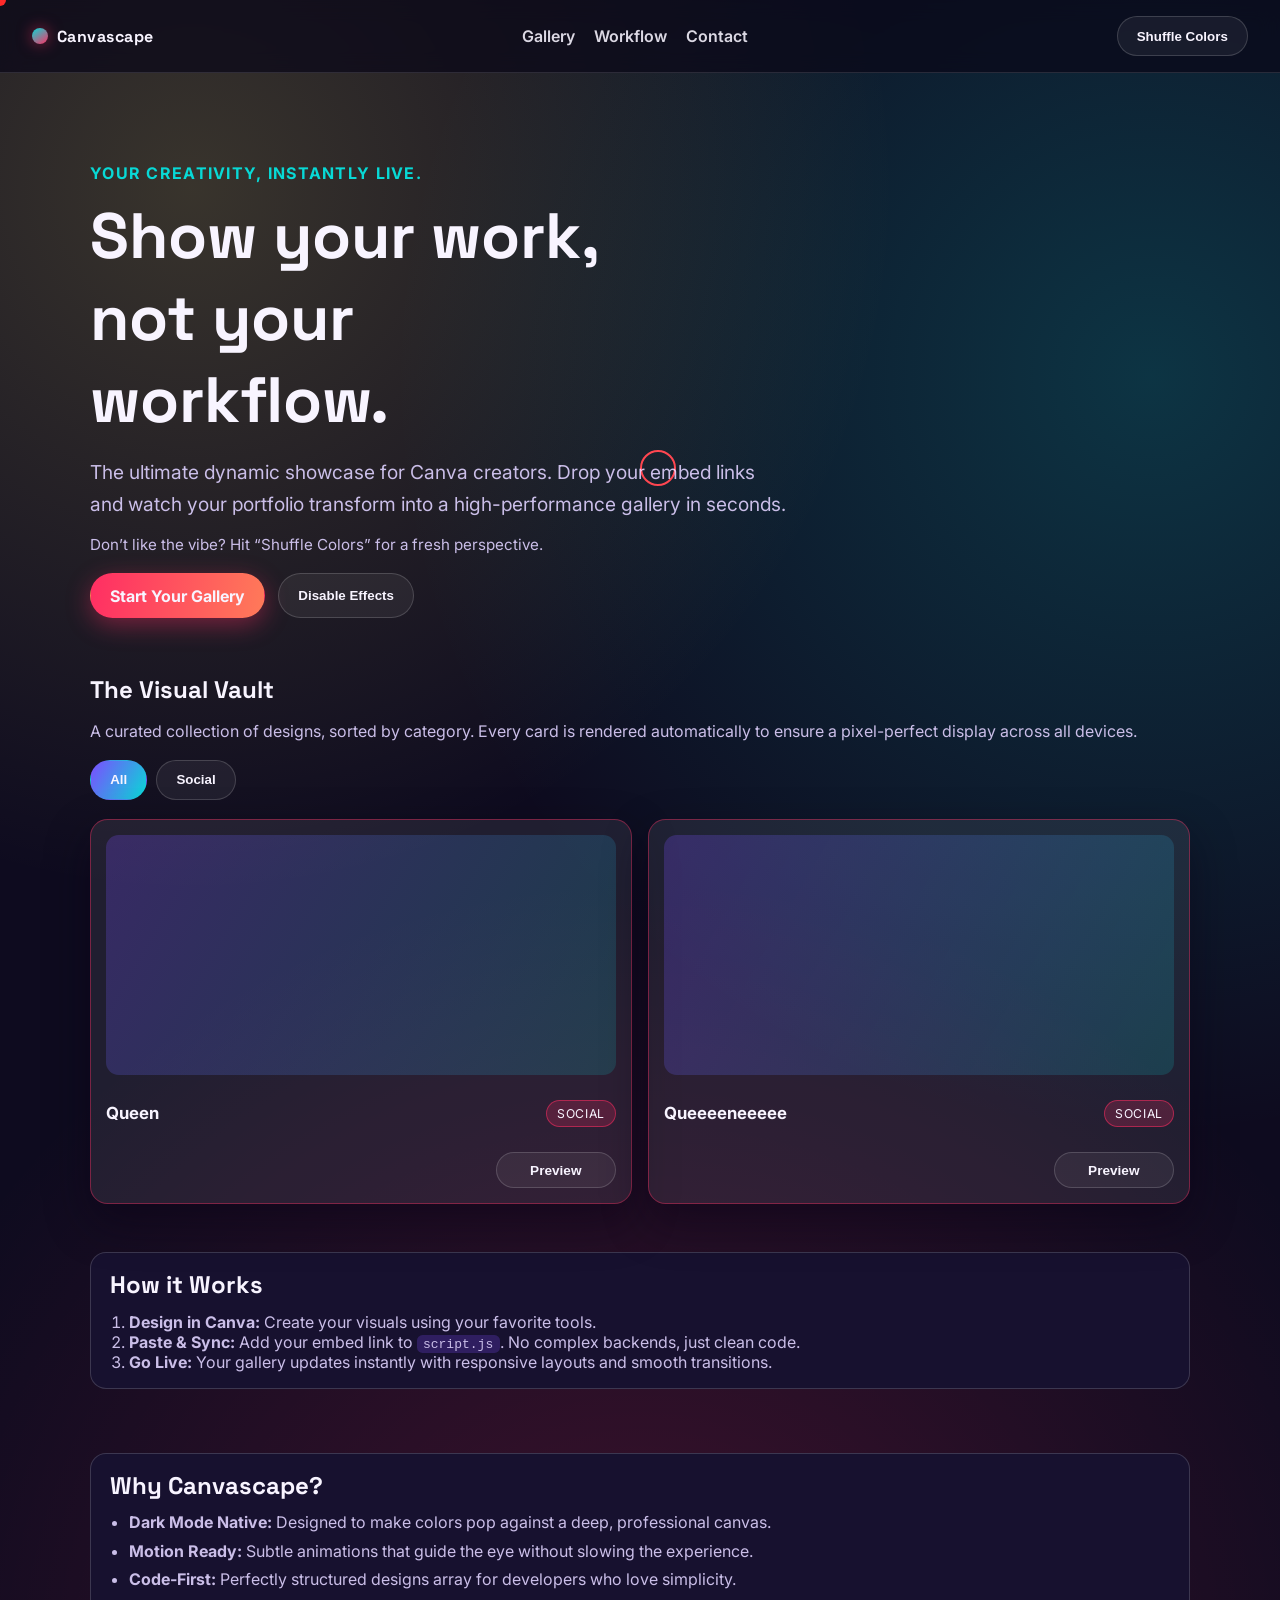
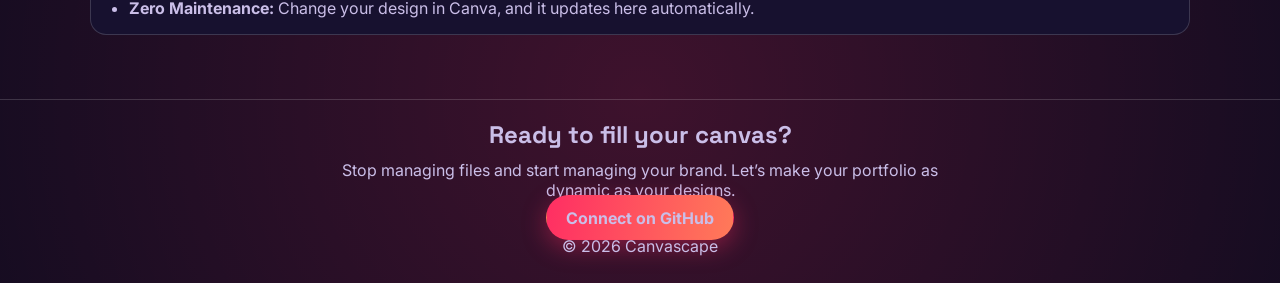
==== index.html @ 09682a41 "Refresh homepage copy and sections with new brand messaging" ====
<!DOCTYPE html>
<html lang="en">
  <head>
    <meta charset="UTF-8" />
    <meta name="viewport" content="width=device-width, initial-scale=1.0" />
    <title>Canvascape — Canva Design Showcase</title>
    <meta
      name="description"
      content="A bold, colorful, responsive showcase site for Canva designs with dynamic embeds."
    />
    <link rel="preconnect" href="https://fonts.googleapis.com" />
    <link rel="preconnect" href="https://fonts.gstatic.com" crossorigin />
    <link
      href="https://fonts.googleapis.com/css2?family=Inter:wght@400;600;700;800&family=Space+Grotesk:wght@600;700&display=swap"
      rel="stylesheet"
    />
    <link rel="stylesheet" href="styles.css" />
  </head>
  <body>
    <div class="cursor-dot" aria-hidden="true"></div>
    <div class="cursor-ring" aria-hidden="true"></div>

    <header class="topbar">
      <a class="logo" href="#home" aria-label="Canvascape home">
        <span class="logo-mark"></span>
        Canvascape
      </a>
      <nav class="topnav" aria-label="Primary navigation">
        <a href="#gallery">Gallery</a>
        <a href="#workflow">Workflow</a>
        <a href="#contact">Contact</a>
      </nav>
      <button id="shuffleBtn" class="ghost-btn" type="button">Shuffle Colors</button>
    </header>

    <main id="home">
      <section class="hero">
        <p class="eyebrow">YOUR CREATIVITY, INSTANTLY LIVE.</p>
        <h1>Show your work, not your workflow.</h1>
        <p class="hero-copy">
          The ultimate dynamic showcase for Canva creators. Drop your embed links and watch your portfolio
          transform into a high-performance gallery in seconds.
        </p>
        <p class="hero-note">Don’t like the vibe? Hit “Shuffle Colors” for a fresh perspective.</p>
        <div class="hero-actions">
          <a href="#gallery" class="cta">Start Your Gallery</a>
          <button id="toggleMotion" class="ghost-btn" type="button">Disable Effects</button>
        </div>
      </section>

      <section id="gallery" class="gallery-section">
        <div class="section-heading">
          <h2>The Visual Vault</h2>
          <p>
            A curated collection of designs, sorted by category. Every card is rendered automatically to ensure
            a pixel-perfect display across all devices.
          </p>
        </div>

        <div class="filters" role="toolbar" aria-label="Filter designs by category"></div>

        <div id="designGrid" class="design-grid" aria-live="polite"></div>
      </section>

      <section id="workflow" class="workflow">
        <h2>How it Works</h2>
        <ol>
          <li><strong>Design in Canva:</strong> Create your visuals using your favorite tools.</li>
          <li><strong>Paste &amp; Sync:</strong> Add your embed link to <code>script.js</code>. No complex backends, just clean code.</li>
          <li><strong>Go Live:</strong> Your gallery updates instantly with responsive layouts and smooth transitions.</li>
        </ol>
      </section>

      <section class="workflow">
        <h2>Why Canvascape?</h2>
        <ul class="feature-list">
          <li><strong>Dark Mode Native:</strong> Designed to make colors pop against a deep, professional canvas.</li>
          <li><strong>Motion Ready:</strong> Subtle animations that guide the eye without slowing the experience.</li>
          <li><strong>Code-First:</strong> Perfectly structured designs array for developers who love simplicity.</li>
          <li><strong>Zero Maintenance:</strong> Change your design in Canva, and it updates here automatically.</li>
        </ul>
      </section>
    </main>

    <footer id="contact" class="footer">
      <h2>Ready to fill your canvas?</h2>
      <p>
        Stop managing files and start managing your brand. Let’s make your portfolio as dynamic as your
        designs.
      </p>
      <p><a class="cta" href="https://github.com/bkdesigns-spec" target="_blank" rel="noopener noreferrer">Connect on GitHub</a></p>
      <p>© <span id="year"></span> Canvascape</p>
    </footer>

    <script src="script.js" defer></script>
  </body>
</html>
---- styles.css ----
:root {
  --bg: #0e0b1f;
  --bg-alt: #17112f;
  --text: #f8f4ff;
  --muted: #cabee8;
  --card: rgba(255, 255, 255, 0.08);
  --border: rgba(255, 255, 255, 0.16);
  --shadow: 0 18px 45px rgba(8, 3, 20, 0.45);
  --accent-a: #ff2e63;
  --accent-b: #08d9d6;
  --accent-c: #f9ed69;
  --accent-d: #7c4dff;
}

* {
  box-sizing: border-box;
}

html,
body {
  margin: 0;
  min-height: 100%;
}

body {
  font-family: Inter, system-ui, -apple-system, Segoe UI, Roboto, Arial, sans-serif;
  color: var(--text);
  background:
    radial-gradient(circle at 15% 10%, rgba(249, 237, 105, 0.18), transparent 35%),
    radial-gradient(circle at 90% 20%, rgba(8, 217, 214, 0.2), transparent 40%),
    radial-gradient(circle at 50% 90%, rgba(255, 46, 99, 0.2), transparent 45%),
    var(--bg);
  cursor: none;
}

a {
  color: inherit;
  text-decoration: none;
}

.topbar {
  position: sticky;
  top: 0;
  z-index: 30;
  padding: 1rem clamp(1rem, 2.5vw, 2rem);
  background: rgba(11, 8, 24, 0.72);
  backdrop-filter: blur(10px);
  border-bottom: 1px solid rgba(255, 255, 255, 0.12);
  display: flex;
  align-items: center;
  justify-content: space-between;
  gap: 1rem;
}

.logo {
  display: inline-flex;
  align-items: center;
  font-family: 'Space Grotesk', sans-serif;
  font-weight: 700;
  letter-spacing: 0.03em;
}

.logo-mark {
  width: 1rem;
  height: 1rem;
  margin-right: 0.55rem;
  border-radius: 50%;
  background: linear-gradient(145deg, var(--accent-b), var(--accent-a));
  box-shadow: 0 0 0.9rem rgba(255, 46, 99, 0.55);
}

.topnav {
  display: flex;
  gap: clamp(0.5rem, 2vw, 1.2rem);
  flex-wrap: wrap;
}

.topnav a {
  opacity: 0.88;
  font-weight: 600;
}

.topnav a:hover {
  opacity: 1;
  color: var(--accent-c);
}

main {
  width: min(1100px, 92vw);
  margin: 0 auto;
}

.hero {
  padding: clamp(2rem, 7vw, 6rem) 0 2rem;
}

.eyebrow {
  text-transform: uppercase;
  letter-spacing: 0.08em;
  color: var(--accent-b);
  font-weight: 700;
  margin: 0 0 0.8rem;
}

h1,
h2 {
  font-family: 'Space Grotesk', Inter, sans-serif;
  margin: 0;
}

h1 {
  font-size: clamp(2rem, 5vw, 4rem);
  max-width: 13ch;
}

.hero-copy {
  max-width: 58ch;
  color: var(--muted);
  font-size: clamp(1rem, 1.8vw, 1.2rem);
  line-height: 1.65;
  margin: 1rem 0 1.5rem;
}

.hero-note {
  margin: -0.6rem 0 1.2rem;
  color: var(--muted);
  font-size: 0.95rem;
}

.hero-actions {
  display: flex;
  gap: 0.8rem;
  flex-wrap: wrap;
}

.cta,
.ghost-btn,
.filter-btn {
  border-radius: 999px;
  border: 1px solid transparent;
  font-weight: 700;
  padding: 0.72rem 1.2rem;
  transition: transform 150ms ease, box-shadow 150ms ease, background 150ms ease;
}

.ghost-btn:disabled {
  opacity: 0.45;
  cursor: not-allowed;
  transform: none;
}

.cta {
  background: linear-gradient(100deg, var(--accent-a), #ff7a59);
  box-shadow: 0 7px 24px rgba(255, 46, 99, 0.4);
}

.cta:hover,
.ghost-btn:hover,
.filter-btn:hover {
  transform: translateY(-2px);
}

.ghost-btn,
.filter-btn {
  background: rgba(255, 255, 255, 0.06);
  border-color: var(--border);
  color: var(--text);
}

.gallery-section {
  padding: 1.5rem 0 3rem;
}

.section-heading p {
  color: var(--muted);
}

code {
  background: rgba(124, 77, 255, 0.24);
  padding: 0.12rem 0.4rem;
  border-radius: 0.35rem;
}

.filters {
  display: flex;
  flex-wrap: wrap;
  gap: 0.55rem;
  margin: 1.15rem 0 1.2rem;
}

.filter-btn.active {
  background: linear-gradient(120deg, var(--accent-d), var(--accent-b));
  border-color: transparent;
}

.design-grid {
  display: grid;
  grid-template-columns: repeat(auto-fit, minmax(260px, 1fr));
  gap: 1rem;
}

.design-card {
  background: var(--card);
  border: 1px solid var(--border);
  border-radius: 1.1rem;
  padding: 0.95rem;
  box-shadow: var(--shadow);
  display: grid;
  gap: 0.8rem;
  grid-template-rows: auto auto auto;
  align-content: start;
}

.design-embed {
  width: 100%;
  min-height: 240px;
  border: none;
  border-radius: 0.8rem;
  background: linear-gradient(120deg, rgba(124, 77, 255, 0.25), rgba(8, 217, 214, 0.16));
}

.design-placeholder {
  min-height: 240px;
  border-radius: 0.8rem;
  padding: 1rem;
  background: linear-gradient(135deg, rgba(255, 46, 99, 0.24), rgba(8, 217, 214, 0.15));
  border: 1px dashed rgba(255, 255, 255, 0.45);
  color: #fff;
}

.design-meta {
  display: flex;
  align-items: center;
  justify-content: space-between;
  gap: 0.7rem;
  min-height: 3.2rem;
}

.design-meta h3 {
  margin: 0;
  line-height: 1.25;
  font-size: 1.05rem;
  display: -webkit-box;
  -webkit-line-clamp: 2;
  -webkit-box-orient: vertical;
  overflow: hidden;
}

.card-actions {
  display: flex;
  justify-content: flex-end;
}

.preview-btn {
  padding: 0.6rem 1rem;
  font-size: 0.85rem;
  min-width: 120px;
  text-align: center;
}

.empty-state {
  border: 1px dashed var(--border);
  border-radius: 1rem;
  padding: 1.2rem;
  color: var(--muted);
  background: rgba(255, 255, 255, 0.04);
}

.empty-state strong {
  display: block;
  color: var(--text);
  margin-bottom: 0.35rem;
}

.tag {
  font-size: 0.76rem;
  border-radius: 999px;
  padding: 0.3rem 0.6rem;
  background: rgba(255, 255, 255, 0.13);
  text-transform: uppercase;
  letter-spacing: 0.06em;
}

.workflow {
  margin: 0 0 4rem;
  background: var(--bg-alt);
  border: 1px solid var(--border);
  border-radius: 1rem;
  padding: 1rem 1.2rem;
}

.workflow ol {
  margin: 0.7rem 0 0;
  padding-inline-start: 1.15rem;
  color: var(--muted);
}

.feature-list {
  margin: 0.7rem 0 0;
  padding-inline-start: 1.15rem;
  color: var(--muted);
  display: grid;
  gap: 0.55rem;
}

.admin-wrap {
  padding: clamp(1.4rem, 4vw, 2.6rem) 0 3.5rem;
}

.admin-panel {
  background: var(--bg-alt);
  border: 1px solid var(--border);
  border-radius: 1rem;
  box-shadow: var(--shadow);
  padding: clamp(1rem, 2.8vw, 1.8rem);
}

.admin-panel > p {
  color: var(--muted);
  line-height: 1.6;
}

.admin-panel h2 {
  margin: 1.2rem 0 0.75rem;
  font-size: 1.05rem;
}

.form-grid {
  display: grid;
  grid-template-columns: repeat(2, minmax(0, 1fr));
  gap: 0.85rem;
}

.form-grid label,
.admin-panel > label {
  display: grid;
  gap: 0.4rem;
  font-weight: 600;
  font-size: 0.93rem;
}

.span-2 {
  grid-column: 1 / -1;
}

.admin-panel input,
.admin-panel select,
.admin-panel textarea {
  width: 100%;
  border: 1px solid var(--border);
  border-radius: 0.65rem;
  background: rgba(255, 255, 255, 0.06);
  color: var(--text);
  padding: 0.68rem 0.75rem;
  font: inherit;
}

.admin-panel input:disabled,
.admin-panel select:disabled {
  opacity: 0.55;
  cursor: not-allowed;
}

.admin-panel input:focus,
.admin-panel select:focus,
.admin-panel textarea:focus {
  outline: 2px solid color-mix(in srgb, var(--accent-b) 70%, white);
  outline-offset: 1px;
}

.admin-panel textarea {
  resize: vertical;
  min-height: 130px;
}

.admin-panel .hint {
  color: var(--muted);
  font-size: 0.9rem;
  margin: 0.9rem 0 0.6rem;
}

.admin-panel small.hint {
  margin: 0.2rem 0 0;
}

.preview-panel {
  margin: 0.5rem 0 1rem;
  padding: 0.8rem;
  border: 1px solid var(--border);
  border-radius: 0.8rem;
  background: rgba(255, 255, 255, 0.03);
}

.preview-panel .design-embed {
  min-height: 320px;
}

.status {
  margin: 0.7rem 0 0;
  padding: 0.72rem 0.8rem;
  border-radius: 0.6rem;
  border: 1px solid rgba(8, 217, 214, 0.45);
  background: rgba(8, 217, 214, 0.12);
}

.status.error {
  border-color: rgba(255, 46, 99, 0.45);
  background: rgba(255, 46, 99, 0.12);
}

.preview-modal {
  position: fixed;
  inset: 0;
  background: rgba(3, 2, 12, 0.68);
  backdrop-filter: blur(4px);
  display: none;
  align-items: center;
  justify-content: center;
  padding: 1rem;
  z-index: 2000;
}

.preview-modal.open {
  display: flex;
}

.preview-modal-inner {
  width: min(900px, 96vw);
  max-height: 92vh;
  overflow: auto;
  background: #120c28;
  border: 1px solid var(--border);
  border-radius: 1rem;
  padding: 1rem;
  display: grid;
  gap: 0.8rem;
}

.preview-modal-head {
  display: flex;
  justify-content: space-between;
  align-items: center;
  gap: 0.8rem;
}

.preview-modal .design-embed {
  min-height: 540px;
}

.preview-open-link {
  justify-self: end;
}

.footer {
  border-top: 1px solid var(--border);
  text-align: center;
  color: var(--muted);
  padding: 1.2rem;
}

.footer h2 {
  margin-bottom: 0.6rem;
}

.footer p {
  max-width: 62ch;
  margin: 0.5rem auto;
}

.cursor-dot,
.cursor-ring {
  position: fixed;
  top: 0;
  left: 0;
  transform: translate(-50%, -50%);
  pointer-events: none;
  z-index: 999;
}

.cursor-dot {
  width: 12px;
  height: 12px;
  background: #ff2a2a;
  border-radius: 50%;
}

.cursor-ring {
  width: 36px;
  height: 36px;
  border: 2px solid #ff2a2a;
  border-radius: 50%;
  mix-blend-mode: screen;
}

@media (max-width: 720px) {
  body {
    cursor: auto;
  }

  .cursor-dot,
  .cursor-ring {
    display: none;
  }

  .topbar {
    position: static;
  }

  .form-grid {
    grid-template-columns: 1fr;
  }
}

@media (prefers-reduced-motion: reduce) {
  *,
  *::before,
  *::after {
    animation-duration: 0.01ms !important;
    animation-iteration-count: 1 !important;
    transition-duration: 0.01ms !important;
    scroll-behavior: auto !important;
  }
}
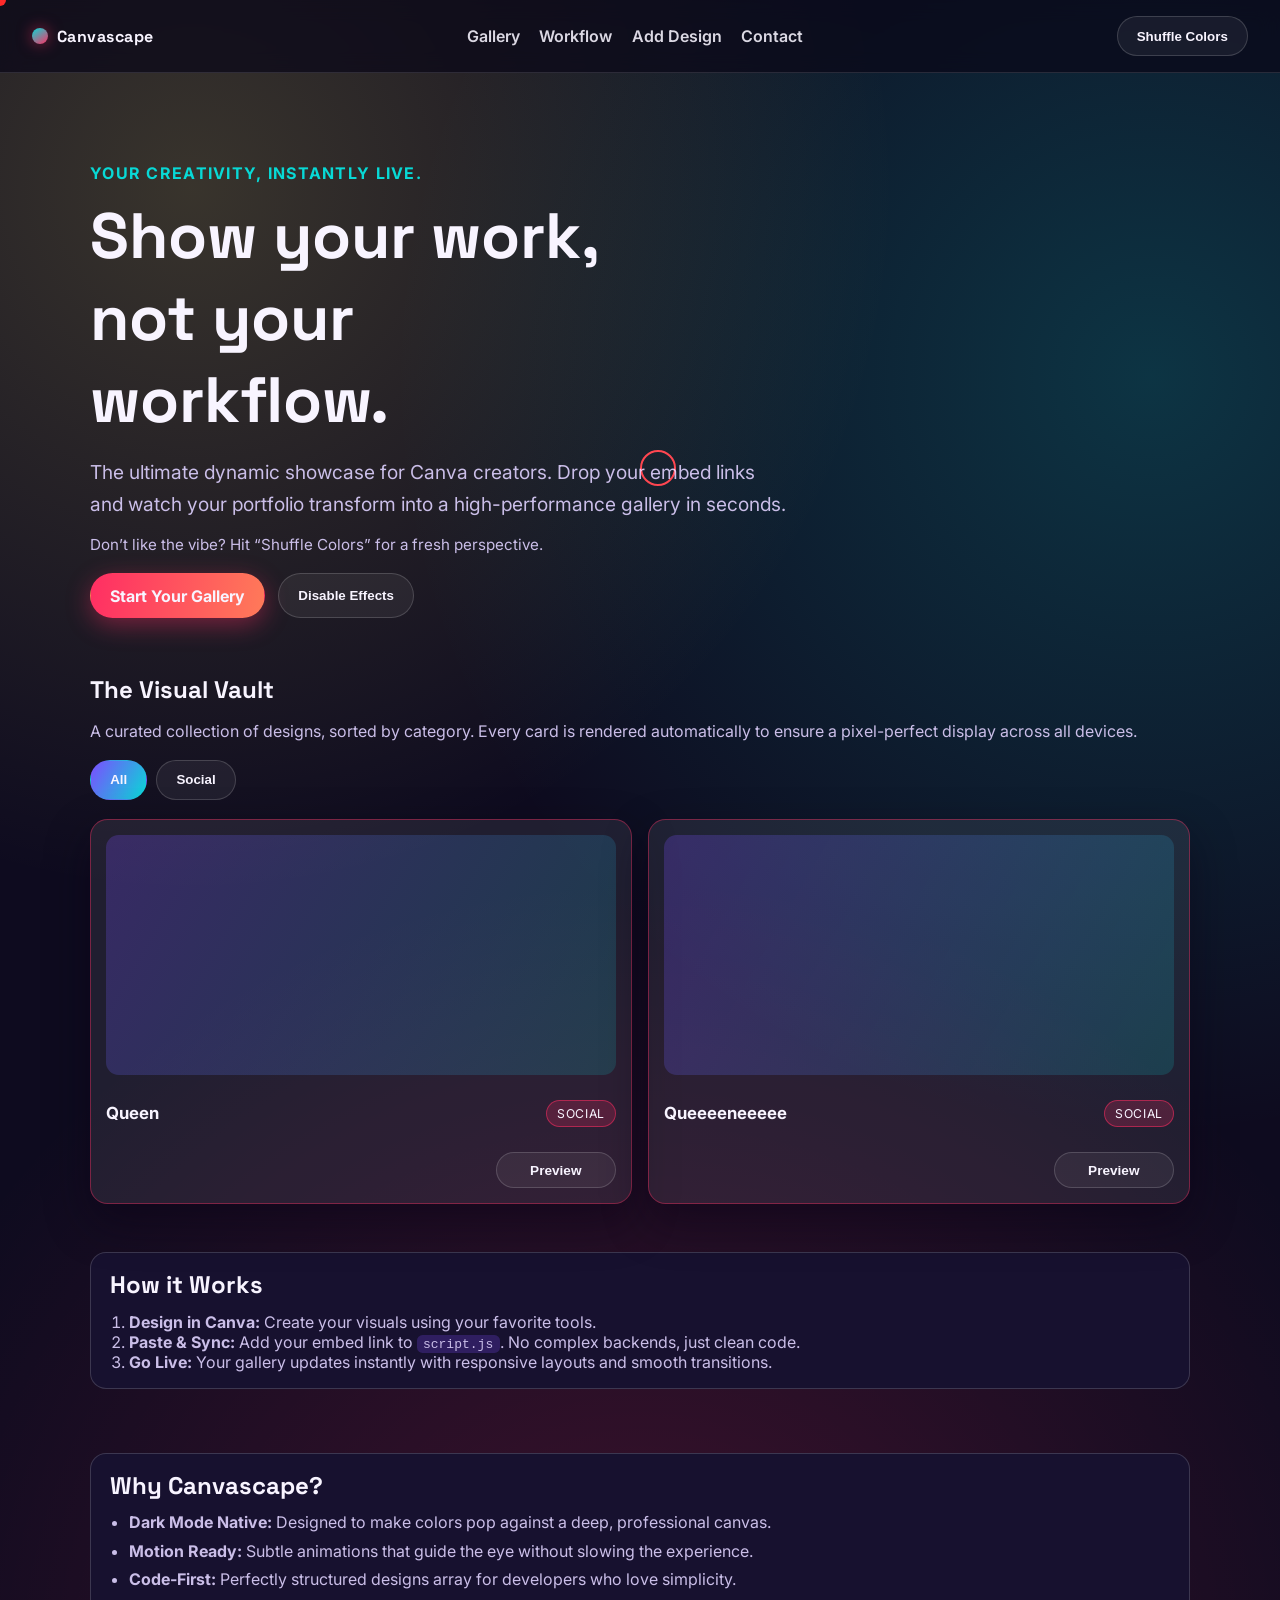
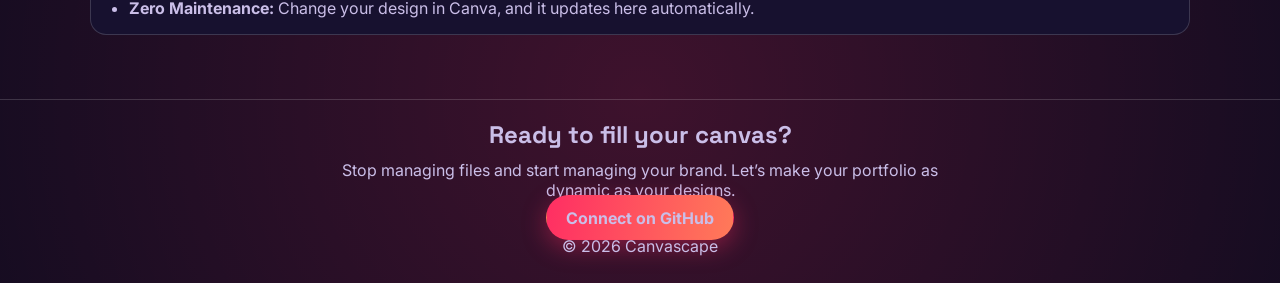
==== commit e01e0f79: "Merge branch 'main' into codex/resolve-merge-conflicts-in-repo-vbwj3w" ====
--- a/index.html
+++ b/index.html
@@ -28,6 +28,7 @@
       <nav class="topnav" aria-label="Primary navigation">
         <a href="#gallery">Gallery</a>
         <a href="#workflow">Workflow</a>
+        <a href="add-design.html">Add Design</a>
         <a href="#contact">Contact</a>
       </nav>
       <button id="shuffleBtn" class="ghost-btn" type="button">Shuffle Colors</button>
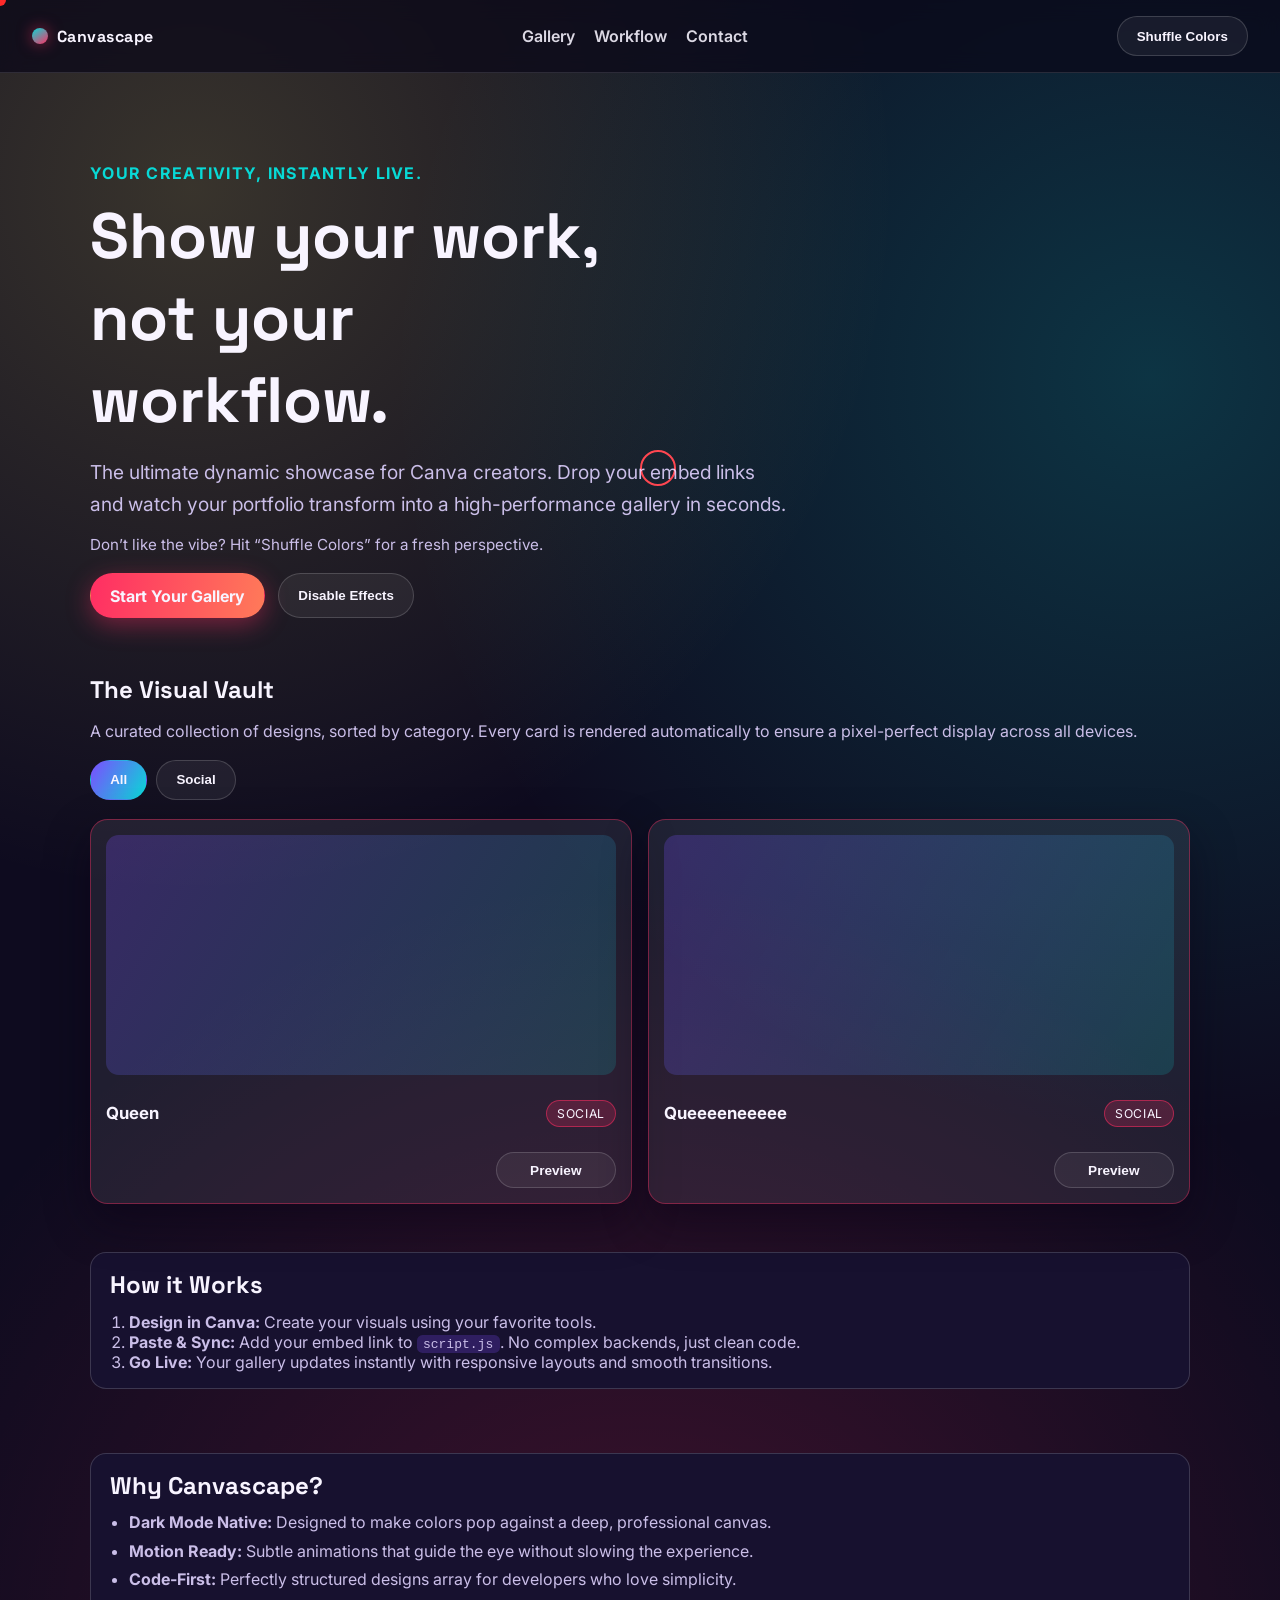
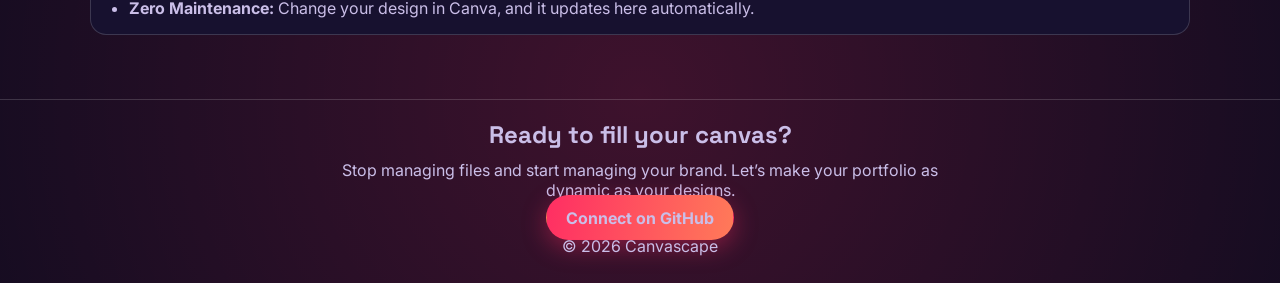
==== commit 107da704: "Hide Add Design nav link defensively on public pages" ====
--- a/index.html
+++ b/index.html
@@ -28,7 +28,6 @@
       <nav class="topnav" aria-label="Primary navigation">
         <a href="#gallery">Gallery</a>
         <a href="#workflow">Workflow</a>
-        <a href="add-design.html">Add Design</a>
         <a href="#contact">Contact</a>
       </nav>
       <button id="shuffleBtn" class="ghost-btn" type="button">Shuffle Colors</button>
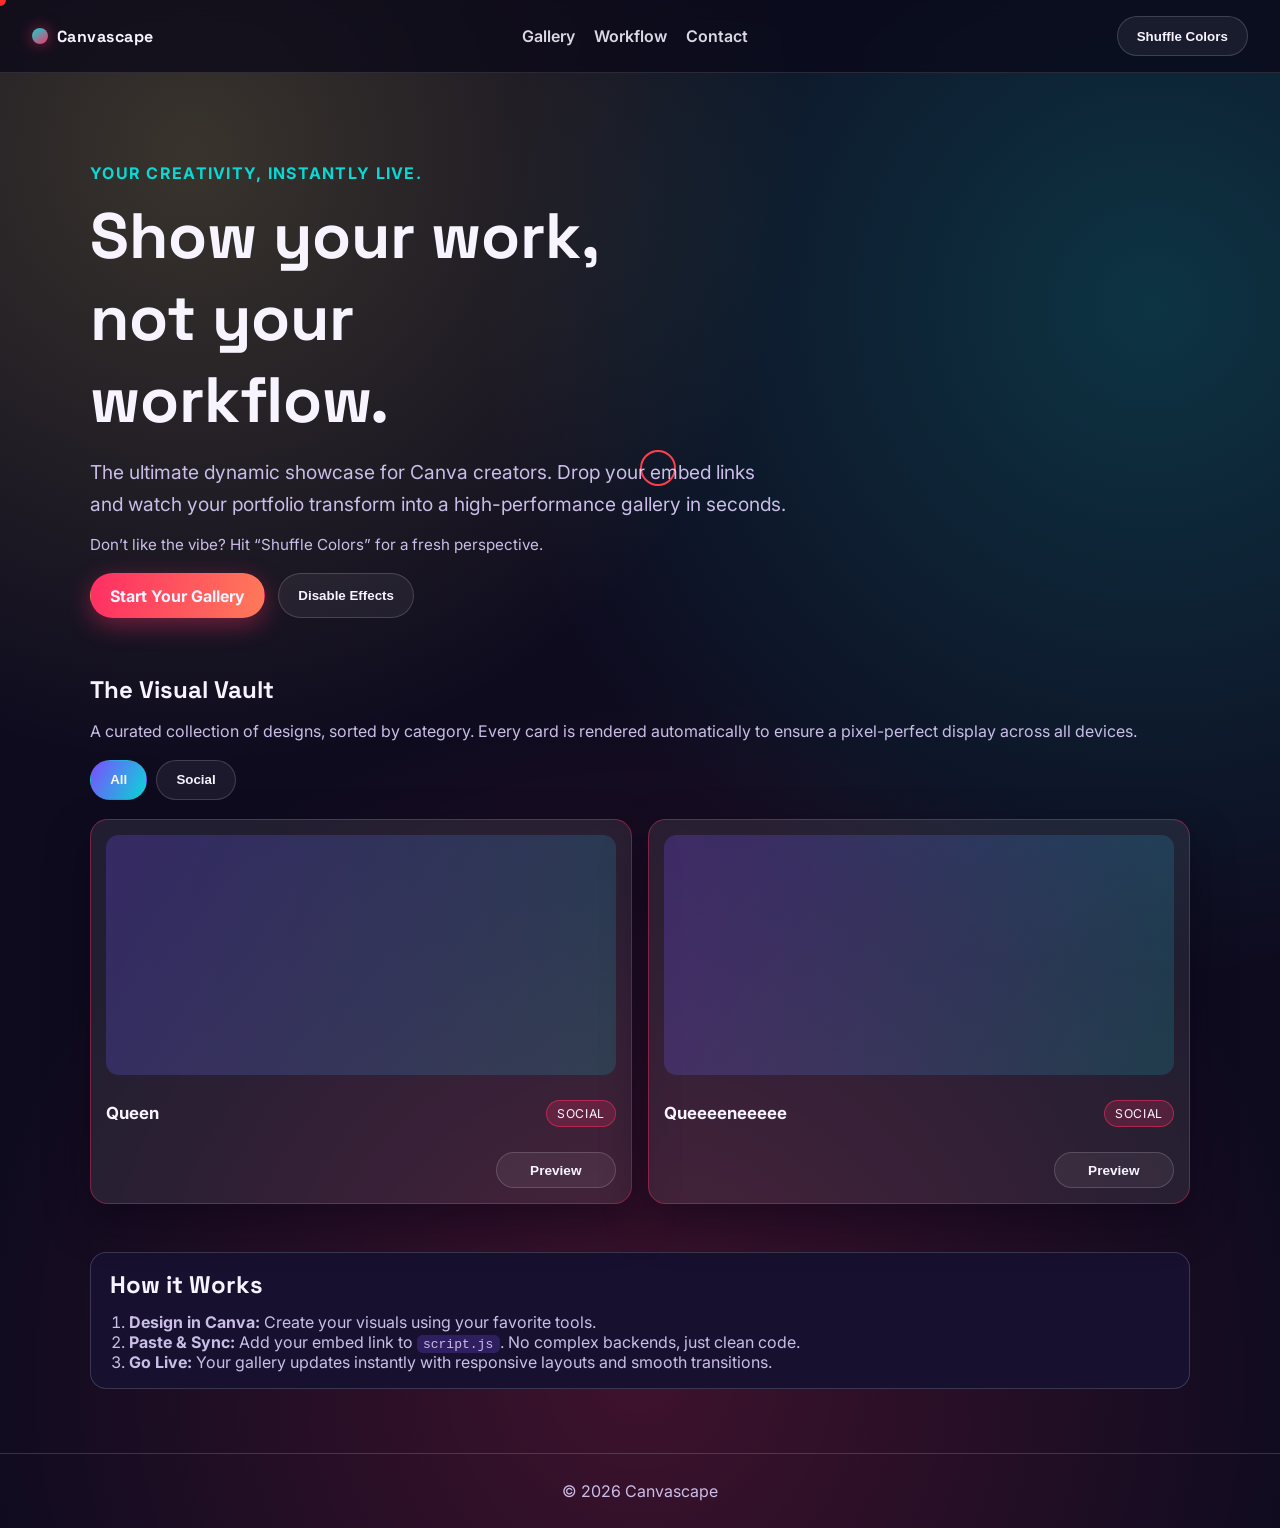
==== commit 69e14684: "Remove Canvascape promo and GitHub CTA from homepage" ====
--- a/index.html
+++ b/index.html
@@ -28,6 +28,7 @@
       <nav class="topnav" aria-label="Primary navigation">
         <a href="#gallery">Gallery</a>
         <a href="#workflow">Workflow</a>
+        <a href="add-design.html">Add Design</a>
         <a href="#contact">Contact</a>
       </nav>
       <button id="shuffleBtn" class="ghost-btn" type="button">Shuffle Colors</button>
@@ -71,24 +72,9 @@
         </ol>
       </section>
 
-      <section class="workflow">
-        <h2>Why Canvascape?</h2>
-        <ul class="feature-list">
-          <li><strong>Dark Mode Native:</strong> Designed to make colors pop against a deep, professional canvas.</li>
-          <li><strong>Motion Ready:</strong> Subtle animations that guide the eye without slowing the experience.</li>
-          <li><strong>Code-First:</strong> Perfectly structured designs array for developers who love simplicity.</li>
-          <li><strong>Zero Maintenance:</strong> Change your design in Canva, and it updates here automatically.</li>
-        </ul>
-      </section>
     </main>
 
     <footer id="contact" class="footer">
-      <h2>Ready to fill your canvas?</h2>
-      <p>
-        Stop managing files and start managing your brand. Let’s make your portfolio as dynamic as your
-        designs.
-      </p>
-      <p><a class="cta" href="https://github.com/bkdesigns-spec" target="_blank" rel="noopener noreferrer">Connect on GitHub</a></p>
       <p>© <span id="year"></span> Canvascape</p>
     </footer>
 
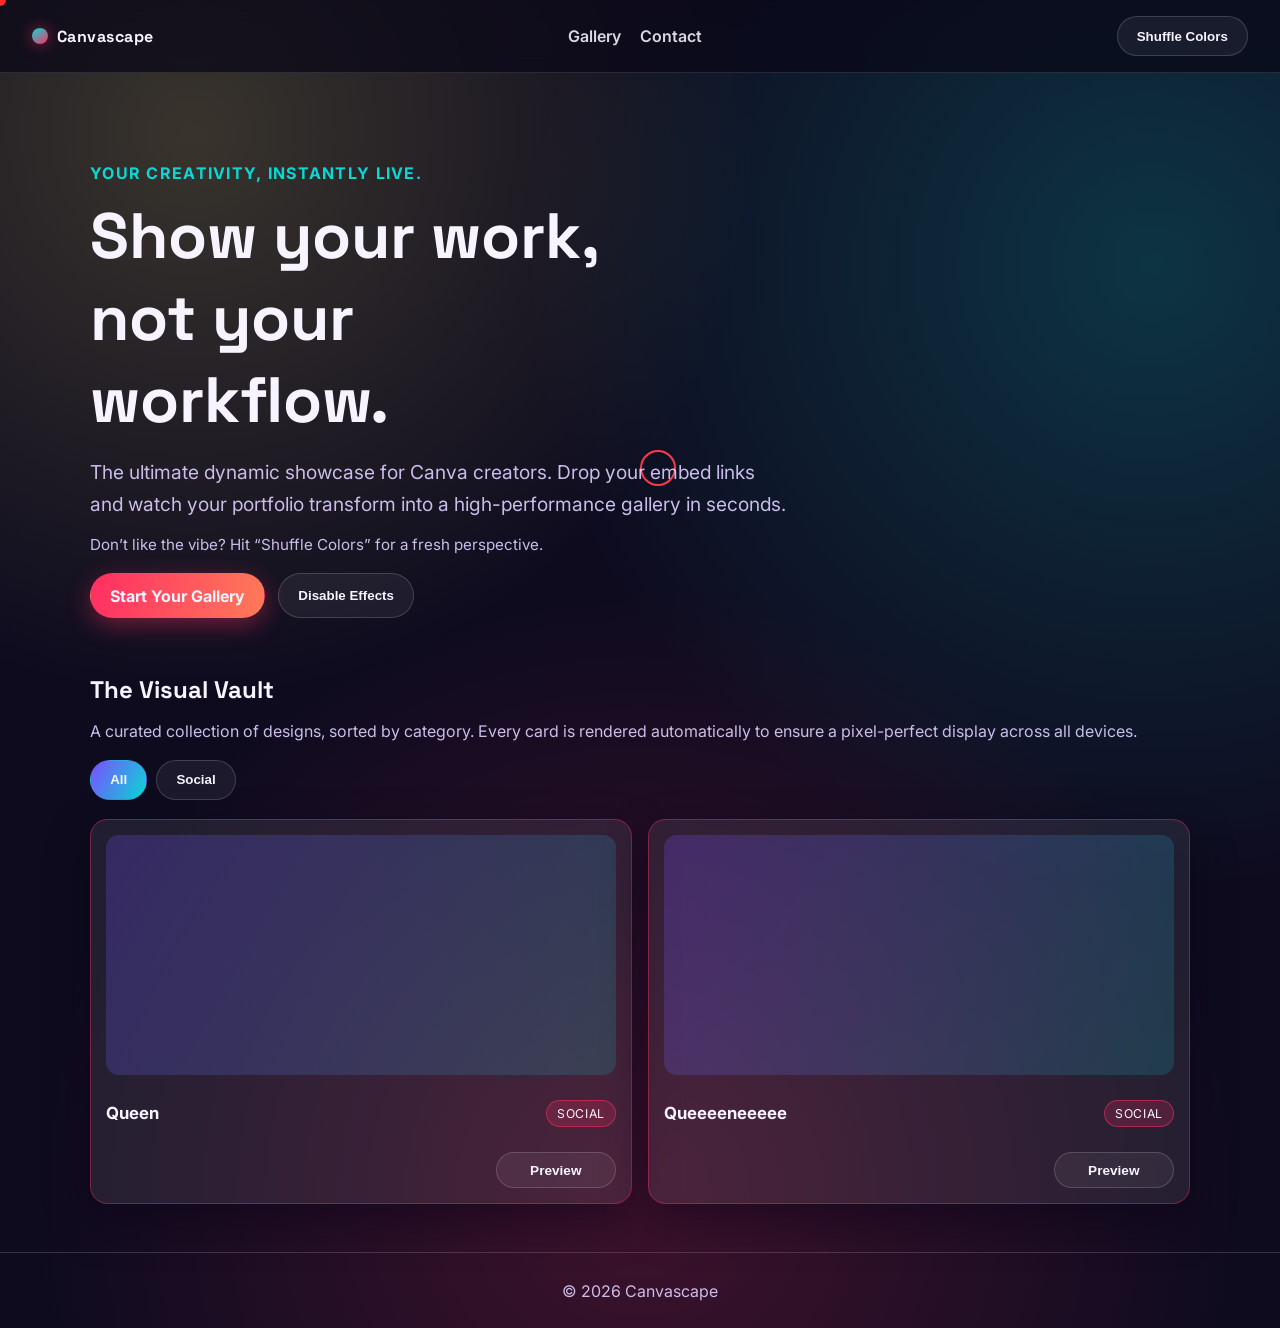
==== commit ea713483: "Remove How it Works section and workflow nav link" ====
--- a/index.html
+++ b/index.html
@@ -27,7 +27,6 @@
       </a>
       <nav class="topnav" aria-label="Primary navigation">
         <a href="#gallery">Gallery</a>
-        <a href="#workflow">Workflow</a>
         <a href="add-design.html">Add Design</a>
         <a href="#contact">Contact</a>
       </nav>
@@ -63,15 +62,6 @@
         <div id="designGrid" class="design-grid" aria-live="polite"></div>
       </section>
 
-      <section id="workflow" class="workflow">
-        <h2>How it Works</h2>
-        <ol>
-          <li><strong>Design in Canva:</strong> Create your visuals using your favorite tools.</li>
-          <li><strong>Paste &amp; Sync:</strong> Add your embed link to <code>script.js</code>. No complex backends, just clean code.</li>
-          <li><strong>Go Live:</strong> Your gallery updates instantly with responsive layouts and smooth transitions.</li>
-        </ol>
-      </section>
-
     </main>
 
     <footer id="contact" class="footer">
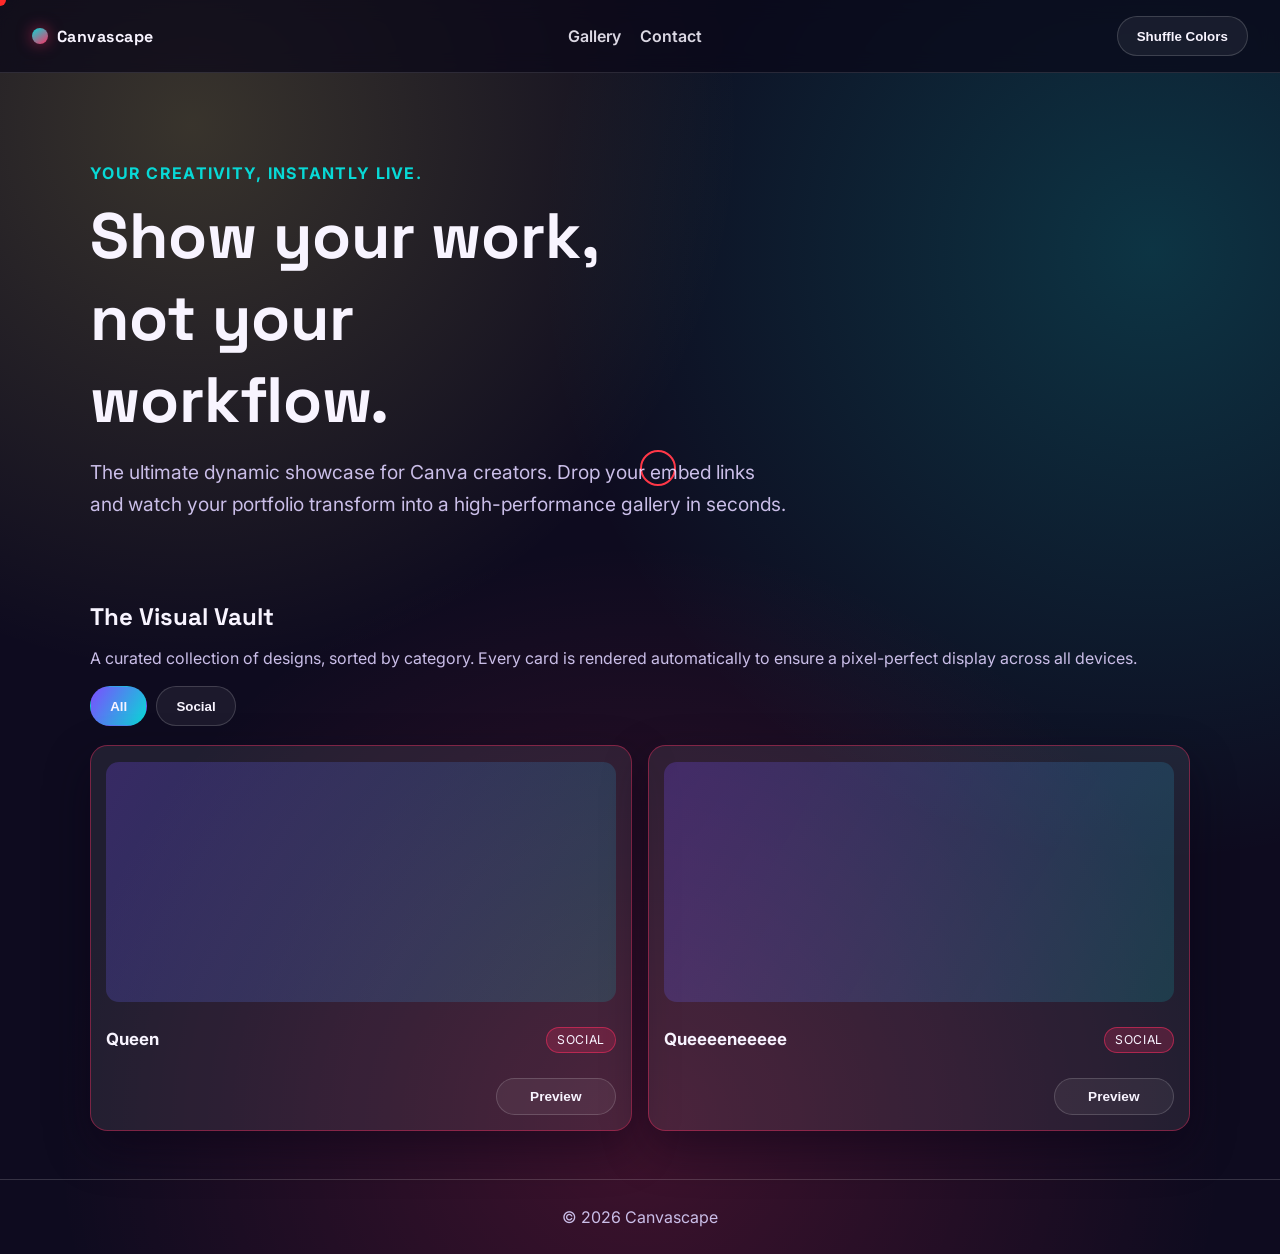
==== commit 559e9098: "Remove hero action copy and guard missing motion toggle" ====
--- a/index.html
+++ b/index.html
@@ -41,11 +41,6 @@
           The ultimate dynamic showcase for Canva creators. Drop your embed links and watch your portfolio
           transform into a high-performance gallery in seconds.
         </p>
-        <p class="hero-note">Don’t like the vibe? Hit “Shuffle Colors” for a fresh perspective.</p>
-        <div class="hero-actions">
-          <a href="#gallery" class="cta">Start Your Gallery</a>
-          <button id="toggleMotion" class="ghost-btn" type="button">Disable Effects</button>
-        </div>
       </section>
 
       <section id="gallery" class="gallery-section">
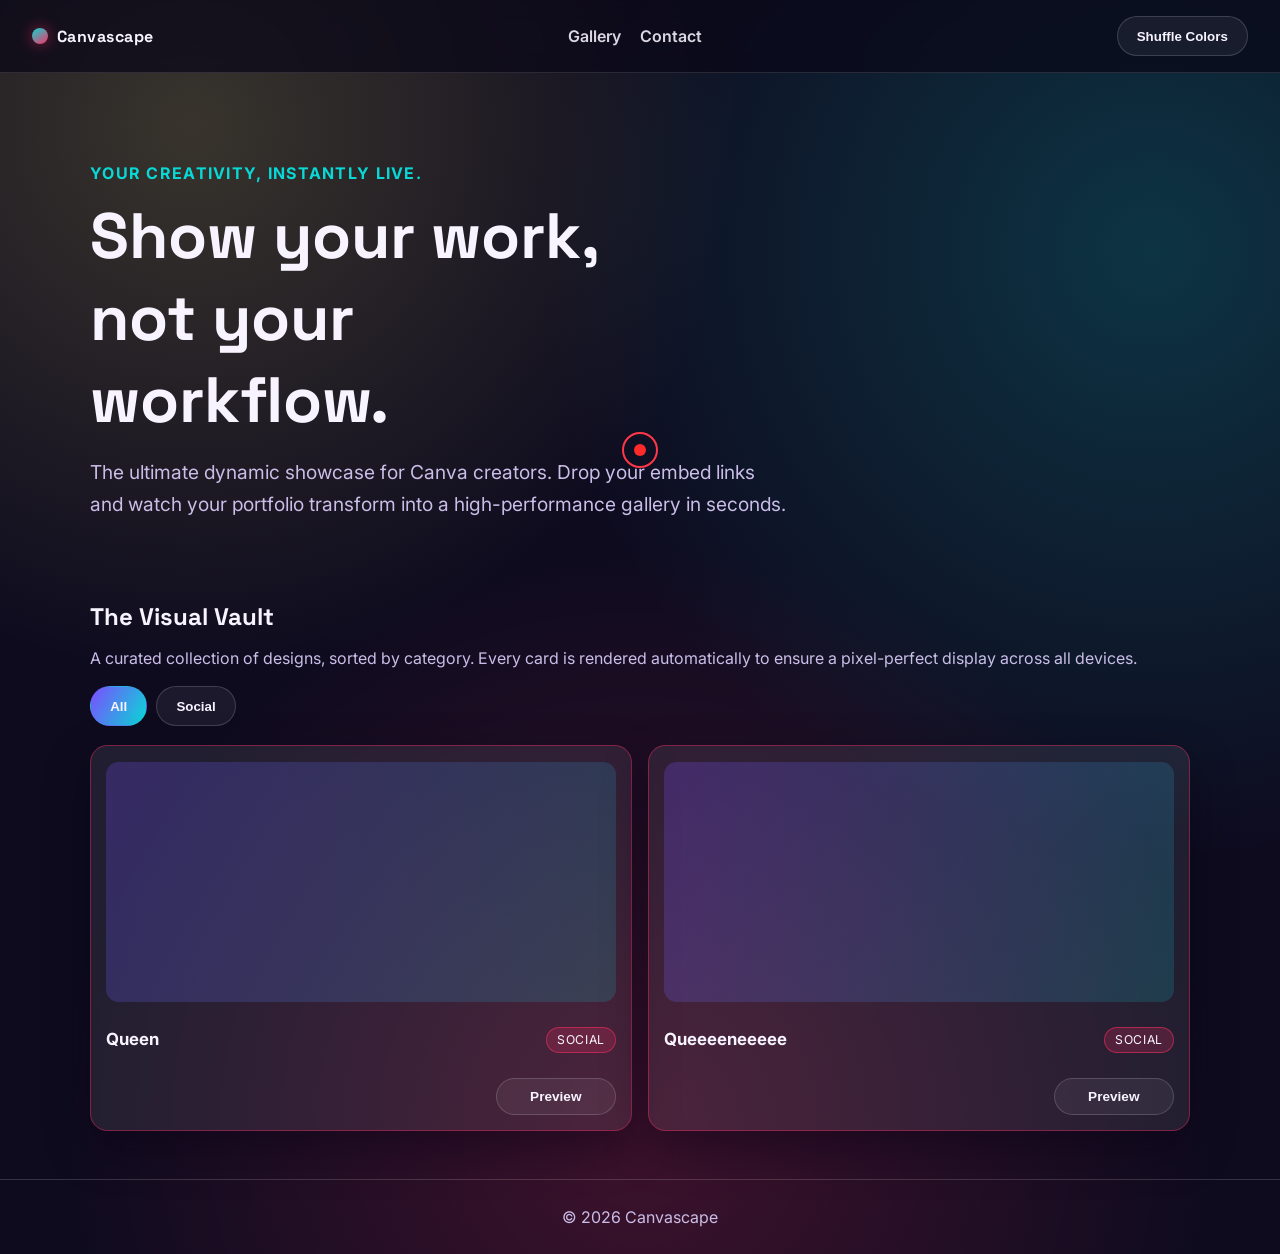
==== commit cb747fc4: "Fix homepage nav and stabilize custom cursor behavior" ====
--- a/index.html
+++ b/index.html
@@ -27,8 +27,7 @@
       </a>
       <nav class="topnav" aria-label="Primary navigation">
         <a href="#gallery">Gallery</a>
-        <a href="add-design.html">Add Design</a>
-        <a href="#contact">Contact</a>
+        <a href="contact.html">Contact</a>
       </nav>
       <button id="shuffleBtn" class="ghost-btn" type="button">Shuffle Colors</button>
     </header>
--- a/styles.css
+++ b/styles.css
@@ -33,6 +33,10 @@
   cursor: none;
 }
 
+body.contact-page {
+  cursor: auto;
+}
+
 a {
   color: inherit;
   text-decoration: none;
@@ -406,6 +410,86 @@
 .status.error {
   border-color: rgba(255, 46, 99, 0.45);
   background: rgba(255, 46, 99, 0.12);
+}
+
+.contact-main {
+  padding: clamp(1.5rem, 4vw, 3rem) 0 3rem;
+}
+
+.contact-hero {
+  margin-bottom: 1.5rem;
+}
+
+.contact-grid {
+  display: grid;
+  grid-template-columns: repeat(2, minmax(0, 1fr));
+  gap: 1rem;
+  margin-bottom: 1.25rem;
+}
+
+.contact-card,
+.contact-form-wrap {
+  background: var(--bg-alt);
+  border: 1px solid var(--border);
+  border-radius: 1rem;
+  box-shadow: var(--shadow);
+  padding: clamp(1rem, 2.7vw, 1.6rem);
+}
+
+.contact-card ul {
+  margin: 0.75rem 0 0;
+  padding-inline-start: 1.15rem;
+  color: var(--muted);
+  display: grid;
+  gap: 0.55rem;
+}
+
+.contact-form-wrap h2 {
+  margin-bottom: 0.95rem;
+}
+
+.contact-form {
+  display: grid;
+  grid-template-columns: repeat(2, minmax(0, 1fr));
+  gap: 0.85rem;
+}
+
+.contact-form label {
+  display: grid;
+  gap: 0.4rem;
+  font-weight: 600;
+  font-size: 0.93rem;
+}
+
+.contact-form input,
+.contact-form select,
+.contact-form textarea {
+  width: 100%;
+  border: 1px solid var(--border);
+  border-radius: 0.65rem;
+  background: rgba(255, 255, 255, 0.06);
+  color: var(--text);
+  padding: 0.68rem 0.75rem;
+  font: inherit;
+}
+
+.contact-form input:focus,
+.contact-form select:focus,
+.contact-form textarea:focus {
+  outline: 2px solid color-mix(in srgb, var(--accent-b) 70%, white);
+  outline-offset: 1px;
+}
+
+.contact-form textarea {
+  resize: vertical;
+  min-height: 130px;
+}
+
+.contact-actions {
+  grid-column: 1 / -1;
+  display: flex;
+  gap: 0.75rem;
+  flex-wrap: wrap;
 }
 
 .preview-modal {
@@ -475,6 +559,8 @@
   transform: translate(-50%, -50%);
   pointer-events: none;
   z-index: 999;
+  will-change: transform, opacity;
+  transition: opacity 0.15s ease;
 }
 
 .cursor-dot {
@@ -492,6 +578,11 @@
   mix-blend-mode: screen;
 }
 
+body.use-native-cursor,
+body.use-native-cursor * {
+  cursor: auto !important;
+}
+
 @media (max-width: 720px) {
   body {
     cursor: auto;
@@ -507,6 +598,11 @@
   }
 
   .form-grid {
+    grid-template-columns: 1fr;
+  }
+
+  .contact-grid,
+  .contact-form {
     grid-template-columns: 1fr;
   }
 }
